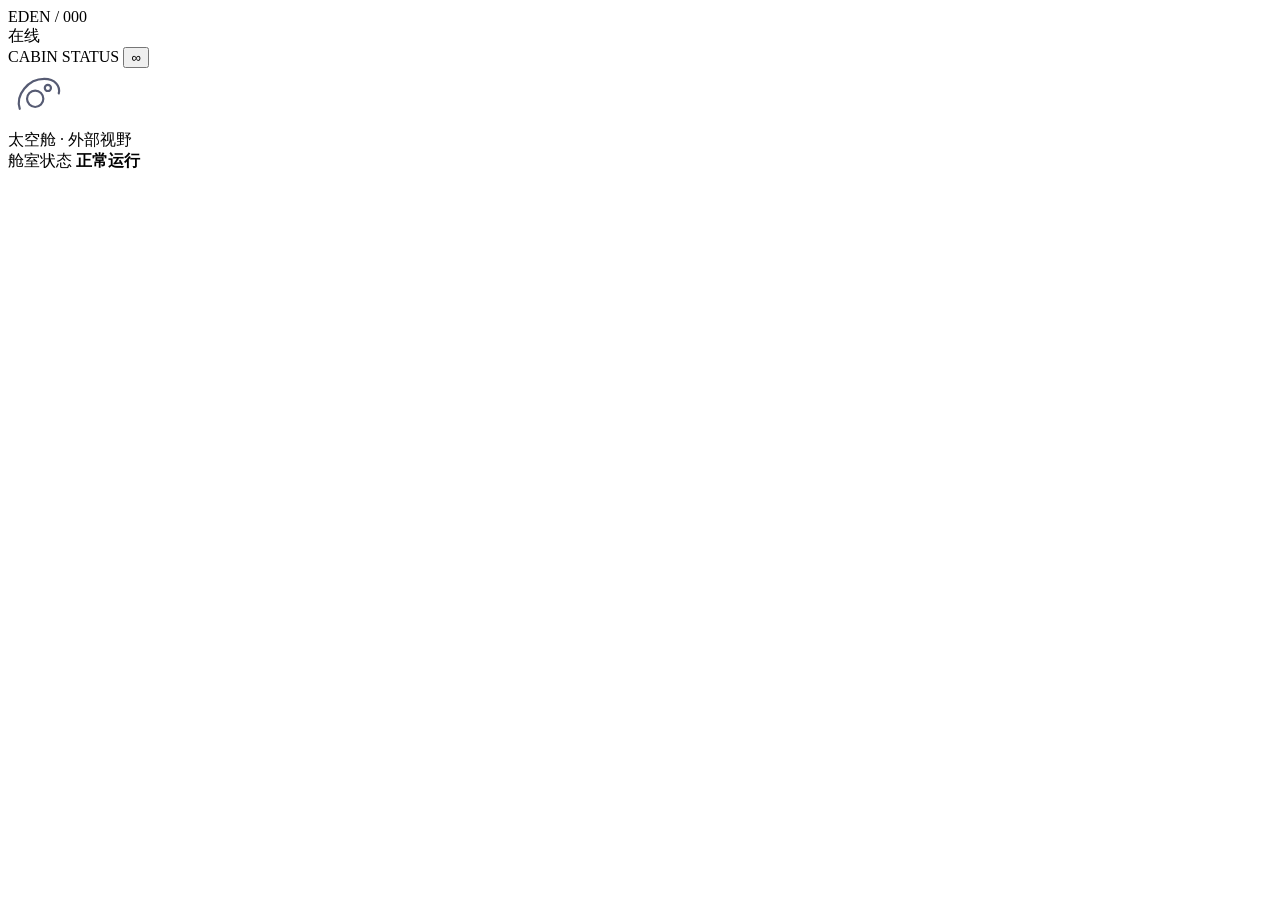
==== index.html @ c1afc04d "EDEN 第一章 + 编辑页" ====
<!doctype html>
<html lang="zh-CN">
<head>
<meta charset="utf-8">
<meta name="viewport" content="width=device-width, initial-scale=1, viewport-fit=cover">
<title>EDEN</title>
<meta name="theme-color" content="#e8eaf2">
<link rel="manifest" href="manifest.webmanifest">
<link rel="icon" href="icon.svg" type="image/svg+xml">
<link rel="stylesheet" href="style.css">
</head>
<body>
<div id="app">
  <header class="topbar">
    <div class="brand">EDEN / <span id="podnum">000</span></div>
    <div class="san" id="san">在线</div>
  </header>

  <section class="status-card">
    <div class="status-head">
      <span>CABIN STATUS</span>
      <button id="resetbtn" title="重新开始">∞</button>
    </div>
    <div class="status-icon">
      <svg viewBox="0 0 64 64" width="58" height="58" fill="none" stroke="#565b73" stroke-width="2.4">
        <circle cx="30" cy="34" r="9"/>
        <circle cx="44" cy="22" r="3.4"/>
        <path d="M13 45 C 8 30, 22 12, 40 12 C 52 12, 58 20, 56 28" stroke-linecap="round"/>
      </svg>
    </div>
    <div class="status-title">太空舱 · 外部视野</div>
    <div class="status-foot">
      <span>舱室状态</span>
      <b id="cabinstatus">正常运行</b>
    </div>
  </section>

  <nav class="tabbar" id="tabbar"></nav>

  <main id="view"></main>
</div>
<script src="data.js"></script>
<script src="app.js"></script>
</body>
</html>
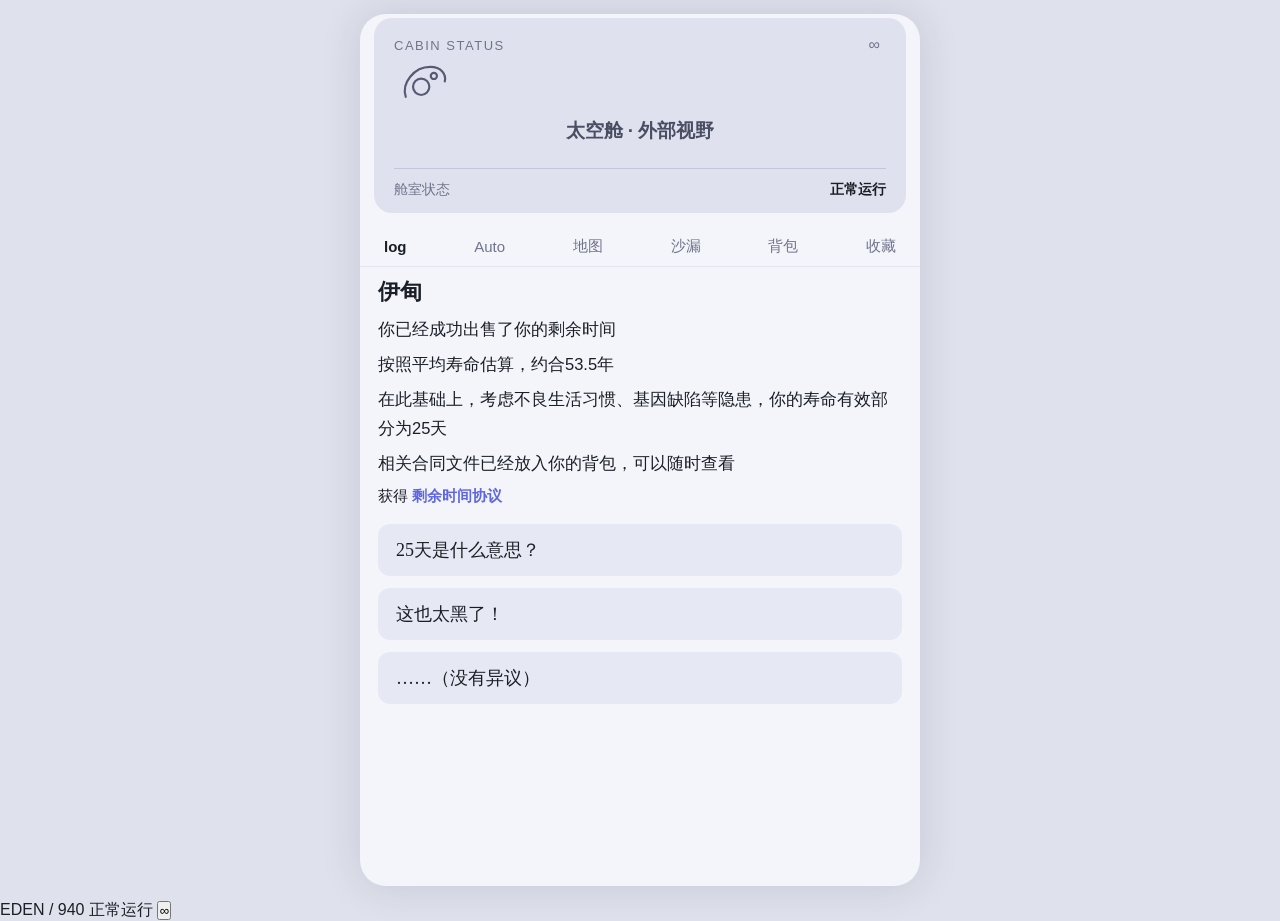
==== commit 0d758715: "UI v2: 去掉编号顶栏；上滑收起为顶部条幅；外部视野预留图片位" ====
--- a/index.html
+++ b/index.html
@@ -11,24 +11,19 @@
 </head>
 <body>
 <div id="app">
-  <header class="topbar">
-    <div class="brand">EDEN / <span id="podnum">000</span></div>
-    <div class="san" id="san">在线</div>
-  </header>
-
-  <section class="status-card">
+  <section class="status-card" id="statuscard">
     <div class="status-head">
       <span>CABIN STATUS</span>
       <button id="resetbtn" title="重新开始">∞</button>
     </div>
-    <div class="status-icon">
+    <div class="viewport" id="viewport">
       <svg viewBox="0 0 64 64" width="58" height="58" fill="none" stroke="#565b73" stroke-width="2.4">
         <circle cx="30" cy="34" r="9"/>
         <circle cx="44" cy="22" r="3.4"/>
         <path d="M13 45 C 8 30, 22 12, 40 12 C 52 12, 58 20, 56 28" stroke-linecap="round"/>
       </svg>
+      <div class="status-title">太空舱 · 外部视野</div>
     </div>
-    <div class="status-title">太空舱 · 外部视野</div>
     <div class="status-foot">
       <span>舱室状态</span>
       <b id="cabinstatus">正常运行</b>
@@ -39,6 +34,15 @@
 
   <main id="view"></main>
 </div>
+
+<div id="pinbanner">
+  <div class="pb">
+    <span class="pb-brand">EDEN / <span id="podnum">000</span></span>
+    <span class="pb-status" id="pincabin">正常运行</span>
+    <button id="pinreset" title="重新开始">∞</button>
+  </div>
+</div>
+
 <script src="data.js"></script>
 <script src="app.js"></script>
 </body>
--- a/style.css
+++ b/style.css
@@ -0,0 +1,141 @@
+/* ===== EDEN · 太空舱文字剧情 · 浅色卡片美学 ===== */
+:root {
+  --bg: #dfe2ec;
+  --shell: #f4f5fb;
+  --card: #dfe2ee;
+  --chip: #e6e9f3;
+  --chip-press: #d7dbea;
+  --text: #1c1e26;
+  --dim: #70748a;
+  --line: #c3c7da;
+  --accent: #5f67e0;
+  --green-bg: #c9ecd7;
+  --green-tx: #1f9d5b;
+}
+
+* { margin: 0; padding: 0; box-sizing: border-box; }
+html, body { height: 100%; }
+
+body {
+  background: var(--bg);
+  color: var(--text);
+  font-family: "PingFang SC", "Microsoft YaHei", "Noto Sans SC", sans-serif;
+  -webkit-tap-highlight-color: transparent;
+}
+
+#app {
+  max-width: 560px;
+  margin: 0 auto;
+  min-height: 100dvh;
+  background: var(--shell);
+  border-radius: 0;
+  display: flex;
+  flex-direction: column;
+  box-shadow: 0 0 40px rgba(40, 44, 80, .14);
+}
+@media (min-width: 600px) {
+  #app { border-radius: 26px; margin: 14px auto; min-height: calc(100dvh - 28px); }
+}
+
+/* 顶栏 */
+.topbar {
+  display: flex; justify-content: space-between; align-items: center;
+  padding: calc(16px + env(safe-area-inset-top)) 20px 12px;
+}
+.brand { font-size: 22px; font-weight: 800; letter-spacing: .5px; }
+.san {
+  font-size: 13px; font-weight: 600;
+  color: var(--green-tx); background: var(--green-bg);
+  border-radius: 999px; padding: 4px 14px;
+}
+
+/* 状态大卡 */
+.status-card {
+  background: var(--card);
+  border-radius: 18px;
+  padding: 16px 20px 14px;
+  margin: 4px 14px 10px;
+}
+.status-head {
+  display: flex; justify-content: space-between; align-items: center;
+  color: var(--dim); font-size: 13px; letter-spacing: 1.5px;
+}
+#resetbtn {
+  background: none; border: none; cursor: pointer;
+  color: var(--dim); font-size: 16px; padding: 2px 6px;
+}
+.status-icon { text-align: center; margin: 22px 0 12px; }
+.status-title { text-align: center; color: #4a4e63; font-size: 19px; font-weight: 600; margin-bottom: 24px; }
+.status-foot {
+  display: flex; justify-content: space-between;
+  border-top: 1px solid var(--line);
+  padding-top: 12px; color: var(--dim); font-size: 14px;
+}
+.status-foot b { color: var(--text); font-weight: 600; }
+
+/* 页签行 */
+.tabbar {
+  display: flex; justify-content: space-between; align-items: center;
+  padding: 6px 14px 2px;
+  border-bottom: 1px solid #e2e5f0;
+}
+.tab {
+  background: none; border: none; cursor: pointer;
+  font-family: inherit; font-size: 15px; color: var(--dim);
+  padding: 8px 10px; border-radius: 8px;
+}
+.tab.active { color: var(--text); font-weight: 700; }
+.tab.on { color: var(--accent); font-weight: 700; }
+
+/* 正文滚动区 */
+#view { flex: 1; padding: 10px 18px calc(28px + env(safe-area-inset-bottom)); overflow-y: auto; }
+
+/* 剧情块 */
+.block { margin-bottom: 18px; animation: fadein .35s ease; }
+@keyframes fadein { from { opacity: 0; transform: translateY(6px); } to { opacity: 1; } }
+.block h2 { font-size: 22px; font-weight: 800; margin-bottom: 8px; }
+.block p { font-size: 16.5px; line-height: 1.75; margin-bottom: 6px; }
+.block .sys { color: var(--dim); }
+.gain { font-size: 15px; margin-top: 10px; }
+.gain b { color: var(--accent); }
+
+/* 选项按钮 = 手写体 */
+.choice-list { display: flex; flex-direction: column; gap: 12px; margin-top: 18px; }
+.btn {
+  font-family: "KaiTi", "STKaiti", "楷体", "FZKai-Z03S", serif;
+  background: var(--chip);
+  color: var(--text);
+  border: none; border-radius: 12px;
+  padding: 14px 18px;
+  font-size: 18px;
+  cursor: pointer;
+  text-align: left;
+}
+.btn:active { background: var(--chip-press); }
+.btn.plain { font-family: inherit; font-size: 16px; text-align: center; color: var(--dim); }
+
+/* 通用卡片行 */
+.row {
+  background: var(--chip); border-radius: 14px;
+  padding: 14px 16px; margin-bottom: 12px;
+  display: flex; flex-direction: column; gap: 5px;
+}
+.row b { font-size: 15.5px; }
+.row .desc { font-size: 14px; color: var(--dim); line-height: 1.6; }
+.row.locked { opacity: .45; }
+.row.here { outline: 2px solid var(--accent); }
+
+.countdown {
+  font-size: 40px; text-align: center; font-weight: 700;
+  letter-spacing: 2px; margin: 22px 0 6px; color: var(--accent);
+}
+.countdown-label { text-align: center; color: var(--dim); font-size: 14px; margin-bottom: 22px; }
+.quote {
+  margin: 12px 0; padding: 14px 16px;
+  background: var(--chip); border-radius: 12px;
+  font-size: 14.5px; line-height: 1.8; color: #3a3e50;
+}
+.note { font-size: 13px; color: var(--dim); margin-top: 14px; line-height: 1.7; }
+.empty { color: var(--dim); font-size: 15px; text-align: center; margin-top: 40px; }
+.endcard { text-align: center; margin-top: 26px; color: var(--dim); font-size: 15px; line-height: 2; }
+.endcard b { color: var(--text); font-size: 17px; }
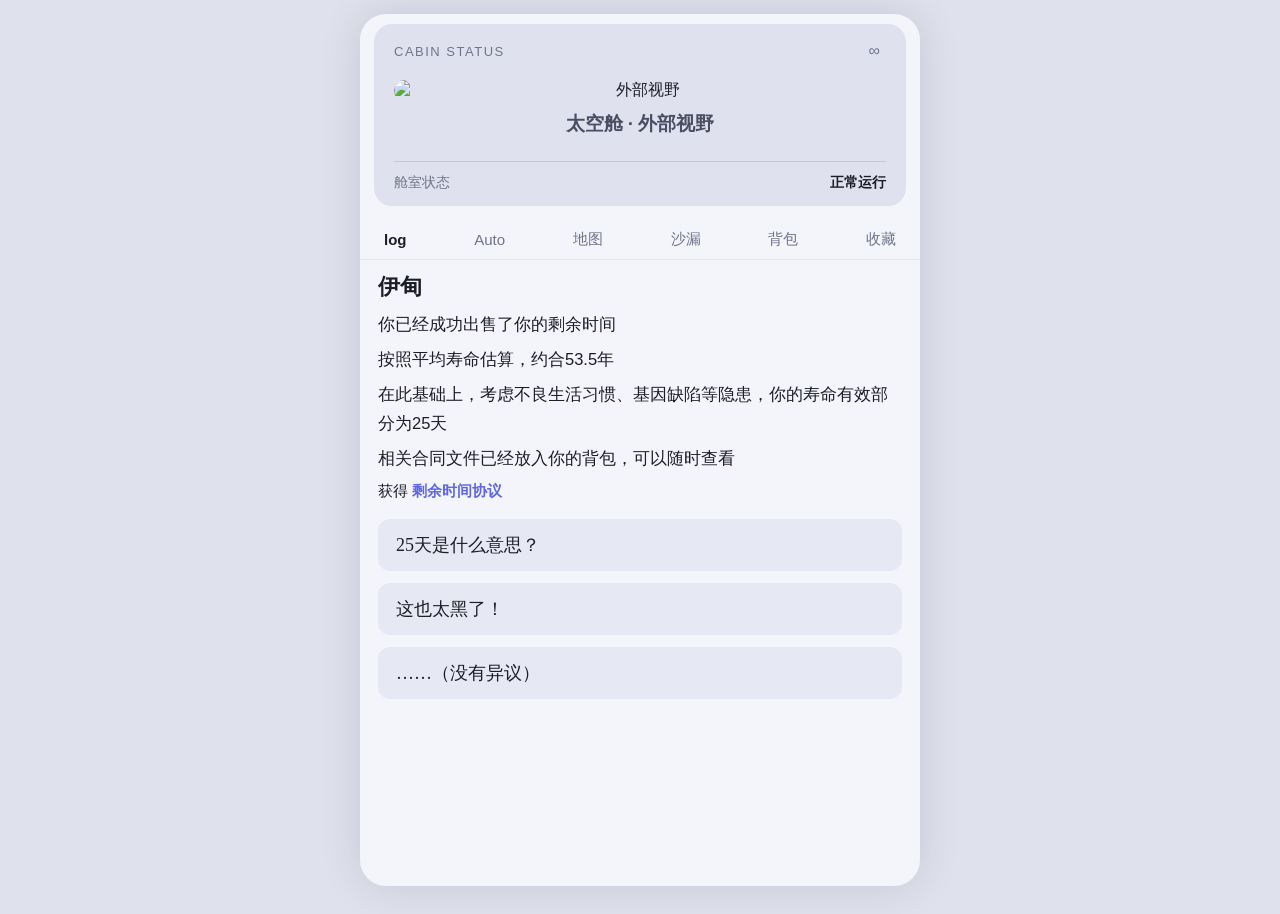
==== commit 6e54f991: "UI v3: 条幅加高带占位图；图片滑出一半即收起；删 Auto；log 增量渲染防闪烁" ====
--- a/index.html
+++ b/index.html
@@ -17,11 +17,7 @@
       <button id="resetbtn" title="重新开始">∞</button>
     </div>
     <div class="viewport" id="viewport">
-      <svg viewBox="0 0 64 64" width="58" height="58" fill="none" stroke="#565b73" stroke-width="2.4">
-        <circle cx="30" cy="34" r="9"/>
-        <circle cx="44" cy="22" r="3.4"/>
-        <path d="M13 45 C 8 30, 22 12, 40 12 C 52 12, 58 20, 56 28" stroke-linecap="round"/>
-      </svg>
+      <img src="space.svg" alt="外部视野">
       <div class="status-title">太空舱 · 外部视野</div>
     </div>
     <div class="status-foot">
@@ -37,9 +33,12 @@
 
 <div id="pinbanner">
   <div class="pb">
-    <span class="pb-brand">EDEN / <span id="podnum">000</span></span>
-    <span class="pb-status" id="pincabin">正常运行</span>
-    <button id="pinreset" title="重新开始">∞</button>
+    <img src="space.svg" alt="">
+    <div class="pb-bar">
+      <span class="pb-brand">EDEN / <span id="podnum">000</span></span>
+      <span class="pb-status" id="pincabin">正常运行</span>
+      <button id="pinreset" title="重新开始">∞</button>
+    </div>
   </div>
 </div>
 
--- a/style.css
+++ b/style.css
@@ -9,8 +9,7 @@
   --dim: #70748a;
   --line: #c3c7da;
   --accent: #5f67e0;
-  --green-bg: #c9ecd7;
-  --green-tx: #1f9d5b;
+  --pinh: 0px; /* 收起横幅的高度，滚动时由 JS 设置 */
 }
 
 * { margin: 0; padding: 0; box-sizing: border-box; }
@@ -28,7 +27,6 @@
   margin: 0 auto;
   min-height: 100dvh;
   background: var(--shell);
-  border-radius: 0;
   display: flex;
   flex-direction: column;
   box-shadow: 0 0 40px rgba(40, 44, 80, .14);
@@ -37,24 +35,12 @@
   #app { border-radius: 26px; margin: 14px auto; min-height: calc(100dvh - 28px); }
 }
 
-/* 顶栏 */
-.topbar {
-  display: flex; justify-content: space-between; align-items: center;
-  padding: calc(16px + env(safe-area-inset-top)) 20px 12px;
-}
-.brand { font-size: 22px; font-weight: 800; letter-spacing: .5px; }
-.san {
-  font-size: 13px; font-weight: 600;
-  color: var(--green-tx); background: var(--green-bg);
-  border-radius: 999px; padding: 4px 14px;
-}
-
-/* 状态大卡 */
+/* 状态大卡（顶部不再有编号行，编号收进滚动横幅里） */
 .status-card {
   background: var(--card);
   border-radius: 18px;
   padding: 16px 20px 14px;
-  margin: 4px 14px 10px;
+  margin: calc(10px + env(safe-area-inset-top)) 14px 10px;
 }
 .status-head {
   display: flex; justify-content: space-between; align-items: center;
@@ -64,8 +50,10 @@
   background: none; border: none; cursor: pointer;
   color: var(--dim); font-size: 16px; padding: 2px 6px;
 }
-.status-icon { text-align: center; margin: 22px 0 12px; }
-.status-title { text-align: center; color: #4a4e63; font-size: 19px; font-weight: 600; margin-bottom: 24px; }
+/* 外部视野 = 以后放图片的区域 */
+.viewport { text-align: center; padding: 18px 0 4px; }
+.viewport img { width: 100%; border-radius: 12px; display: block; }
+.status-title { text-align: center; color: #4a4e63; font-size: 19px; font-weight: 600; margin: 10px 0 20px; }
 .status-foot {
   display: flex; justify-content: space-between;
   border-top: 1px solid var(--line);
@@ -73,10 +61,12 @@
 }
 .status-foot b { color: var(--text); font-weight: 600; }
 
-/* 页签行 */
+/* 页签行：吸顶，横幅出现时贴在横幅下沿 */
 .tabbar {
+  position: sticky; top: var(--pinh); z-index: 5;
   display: flex; justify-content: space-between; align-items: center;
   padding: 6px 14px 2px;
+  background: var(--shell);
   border-bottom: 1px solid #e2e5f0;
 }
 .tab {
@@ -87,8 +77,35 @@
 .tab.active { color: var(--text); font-weight: 700; }
 .tab.on { color: var(--accent); font-weight: 700; }
 
-/* 正文滚动区 */
-#view { flex: 1; padding: 10px 18px calc(28px + env(safe-area-inset-bottom)); overflow-y: auto; }
+/* 收起后的顶部细条幅：EDEN/编号 + 舱室状态 + ∞ */
+#pinbanner {
+  position: fixed; top: 0; left: 0; right: 0; z-index: 10;
+  display: flex; justify-content: center; pointer-events: none;
+}
+.pb {
+  pointer-events: auto;
+  width: 100%; max-width: 560px;
+  display: flex; align-items: center; justify-content: space-between; gap: 10px;
+  background: rgba(244, 245, 251, .93);
+  backdrop-filter: blur(8px);
+  padding: calc(8px + env(safe-area-inset-top)) 18px 8px;
+  border-bottom: 1px solid #e2e5f0;
+  transform: translateY(-120%);
+  transition: transform .25s ease;
+}
+#pinbanner.show .pb { transform: translateY(0); }
+.pb-brand { font-weight: 800; font-size: 16px; letter-spacing: .5px; }
+.pb-status { color: var(--dim); font-size: 13px; margin-left: auto; }
+#pinreset {
+  background: none; border: none; cursor: pointer;
+  color: var(--dim); font-size: 15px; padding: 2px 6px;
+}
+@media (min-width: 600px) {
+  .pb { border-radius: 0 0 18px 18px; }
+}
+
+/* 正文（整页滚动，空间尽量留给剧情） */
+#view { flex: 1; padding: 12px 18px calc(36px + env(safe-area-inset-bottom)); }
 
 /* 剧情块 */
 .block { margin-bottom: 18px; animation: fadein .35s ease; }
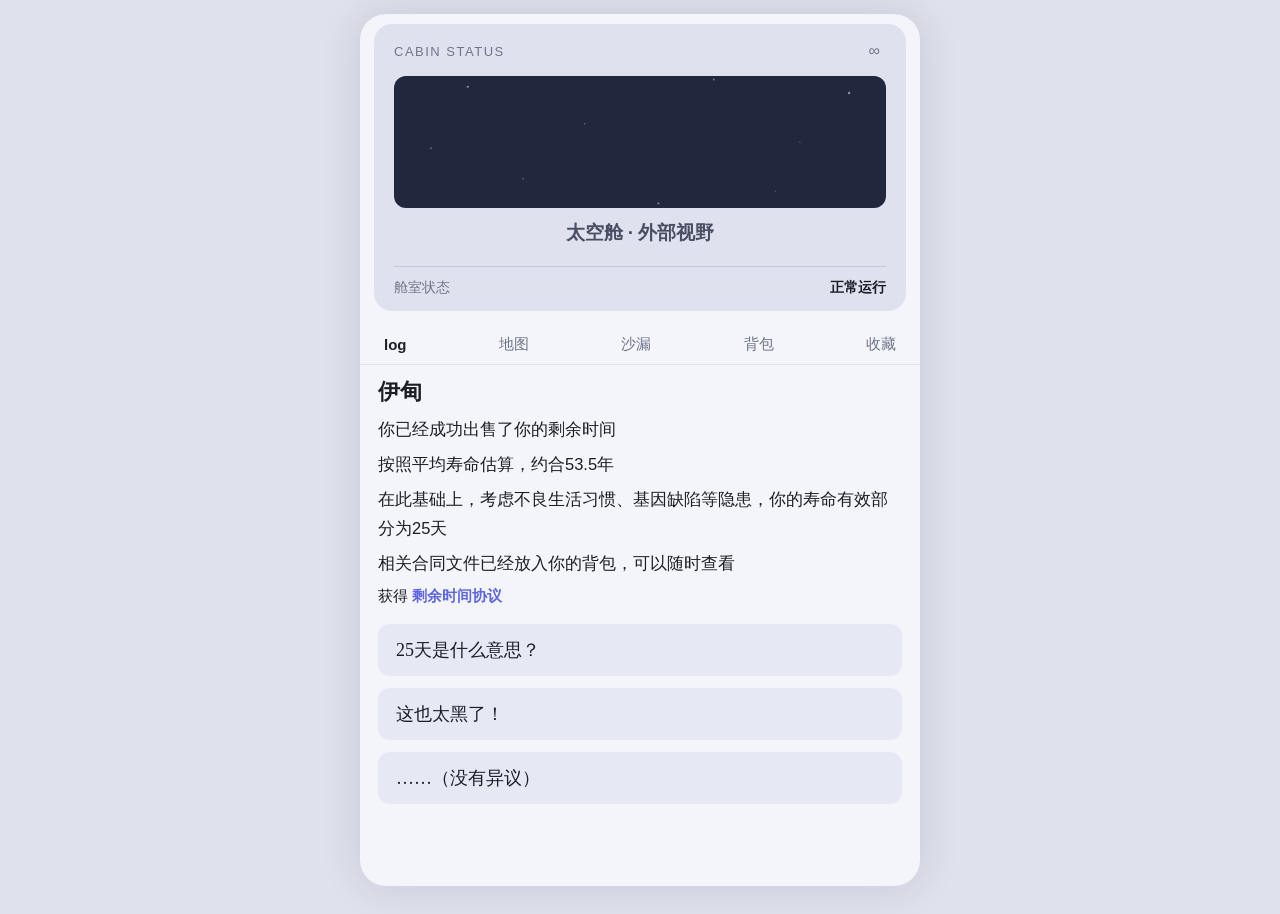
==== commit ef2a6cd8: "v4: 捏人(名字+身份卡)、切片流速/三相位在后台运行、第二章灰世界(后室风)、结算天数异常泄露机制" ====
--- a/index.html
+++ b/index.html
@@ -31,6 +31,19 @@
   <main id="view"></main>
 </div>
 
+<div id="create" hidden>
+  <div class="cu">
+    <div class="cu-k">伊甸 · 苏醒档案</div>
+    <h2>在正式称呼您之前，</h2>
+    <h2>需要知道该用哪个称呼。</h2>
+    <p class="cu-note">——以下信息由您生前自行申报，伊甸概不负责。</p>
+    <input id="cname" maxlength="8" placeholder="怎么称呼？（留空 = 填编号）" autocomplete="off">
+    <div class="roles" id="croles"></div>
+    <div id="cmsg"></div>
+    <button class="btn" id="cok">签署档案，醒来</button>
+  </div>
+</div>
+
 <div id="pinbanner">
   <div class="pb">
     <img src="space.svg" alt="">
--- a/style.css
+++ b/style.css
@@ -50,10 +50,10 @@
   background: none; border: none; cursor: pointer;
   color: var(--dim); font-size: 16px; padding: 2px 6px;
 }
-/* 外部视野 = 以后放图片的区域 */
-.viewport { text-align: center; padding: 18px 0 4px; }
-.viewport img { width: 100%; border-radius: 12px; display: block; }
-.status-title { text-align: center; color: #4a4e63; font-size: 19px; font-weight: 600; margin: 10px 0 20px; }
+/* 外部视野 = 图片区域（space.svg 是占位图，以后直接换文件） */
+.viewport { padding: 14px 0 0; }
+.viewport img { width: 100%; height: 132px; object-fit: cover; border-radius: 12px; display: block; }
+.status-title { text-align: center; color: #4a4e63; font-size: 19px; font-weight: 600; margin: 12px 0 20px; }
 .status-foot {
   display: flex; justify-content: space-between;
   border-top: 1px solid var(--line);
@@ -75,9 +75,8 @@
   padding: 8px 10px; border-radius: 8px;
 }
 .tab.active { color: var(--text); font-weight: 700; }
-.tab.on { color: var(--accent); font-weight: 700; }
 
-/* 收起后的顶部细条幅：EDEN/编号 + 舱室状态 + ∞ */
+/* 收起后的顶部条幅：占位图 + EDEN/编号 + 舱室状态 + ∞ */
 #pinbanner {
   position: fixed; top: 0; left: 0; right: 0; z-index: 10;
   display: flex; justify-content: center; pointer-events: none;
@@ -85,15 +84,19 @@
 .pb {
   pointer-events: auto;
   width: 100%; max-width: 560px;
-  display: flex; align-items: center; justify-content: space-between; gap: 10px;
   background: rgba(244, 245, 251, .93);
   backdrop-filter: blur(8px);
-  padding: calc(8px + env(safe-area-inset-top)) 18px 8px;
+  padding-top: env(safe-area-inset-top);
   border-bottom: 1px solid #e2e5f0;
-  transform: translateY(-120%);
-  transition: transform .25s ease;
+  transform: translateY(-130%);
+  transition: transform .28s ease;
 }
 #pinbanner.show .pb { transform: translateY(0); }
+.pb img { display: block; width: 100%; height: 56px; object-fit: cover; }
+.pb-bar {
+  display: flex; align-items: center; justify-content: space-between; gap: 10px;
+  padding: 7px 18px 8px;
+}
 .pb-brand { font-weight: 800; font-size: 16px; letter-spacing: .5px; }
 .pb-status { color: var(--dim); font-size: 13px; margin-left: auto; }
 #pinreset {
@@ -107,8 +110,9 @@
 /* 正文（整页滚动，空间尽量留给剧情） */
 #view { flex: 1; padding: 12px 18px calc(36px + env(safe-area-inset-bottom)); }
 
-/* 剧情块 */
-.block { margin-bottom: 18px; animation: fadein .35s ease; }
+/* 剧情块：只有新追加的一段带淡入，重画历史段不闪 */
+.block { margin-bottom: 18px; }
+.block.enter { animation: fadein .35s ease; }
 @keyframes fadein { from { opacity: 0; transform: translateY(6px); } to { opacity: 1; } }
 .block h2 { font-size: 22px; font-weight: 800; margin-bottom: 8px; }
 .block p { font-size: 16.5px; line-height: 1.75; margin-bottom: 6px; }
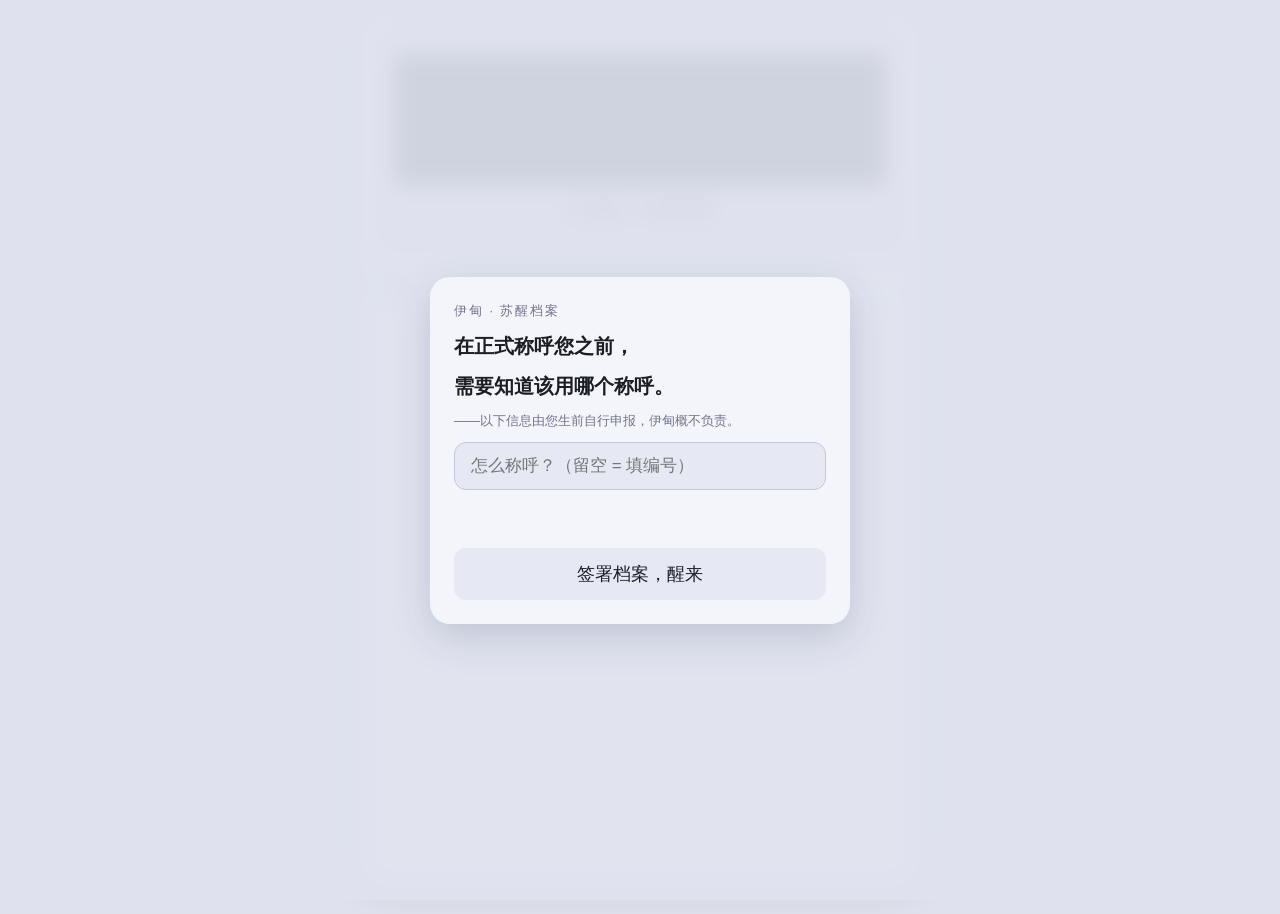
==== commit d4ee69e9: "v5: 每世界独立图片+配色(灰世界黄墙纸主题)、收藏改箱子(无锁定/背包可移入)、删CABIN STATUS两行、tabbar常驻✎编辑页与∞" ====
--- a/index.html
+++ b/index.html
@@ -12,21 +12,18 @@
 <body>
 <div id="app">
   <section class="status-card" id="statuscard">
-    <div class="status-head">
-      <span>CABIN STATUS</span>
-      <button id="resetbtn" title="重新开始">∞</button>
-    </div>
     <div class="viewport" id="viewport">
-      <img src="space.svg" alt="外部视野">
-      <div class="status-title">太空舱 · 外部视野</div>
-    </div>
-    <div class="status-foot">
-      <span>舱室状态</span>
-      <b id="cabinstatus">正常运行</b>
+      <img id="vpimg" src="space.svg" alt="外部视野">
+      <div class="status-title" id="vptitle">太空舱 · 外部视野</div>
     </div>
   </section>
 
-  <nav class="tabbar" id="tabbar"></nav>
+  <nav class="tabbar" id="tabbar">
+    <div class="tabtools">
+      <a class="tbtn" href="dev.html" title="编辑页">✎</a>
+      <button class="tbtn" id="tabreset" title="重新开始">∞</button>
+    </div>
+  </nav>
 
   <main id="view"></main>
 </div>
@@ -46,7 +43,7 @@
 
 <div id="pinbanner">
   <div class="pb">
-    <img src="space.svg" alt="">
+    <img id="pbimg" src="space.svg" alt="">
     <div class="pb-bar">
       <span class="pb-brand">EDEN / <span id="podnum">000</span></span>
       <span class="pb-status" id="pincabin">正常运行</span>
--- a/style.css
+++ b/style.css
@@ -110,6 +110,46 @@
 /* 正文（整页滚动，空间尽量留给剧情） */
 #view { flex: 1; padding: 12px 18px calc(36px + env(safe-area-inset-bottom)); }
 
+/* 捏人（苏醒档案）：不登记就不醒来 */
+body.locked { overflow: hidden; }
+#create {
+  position: fixed; inset: 0; z-index: 30;
+  background: rgba(223, 226, 238, .92);
+  backdrop-filter: blur(10px);
+  display: flex; align-items: center; justify-content: center;
+  padding: 20px;
+}
+.cu {
+  width: 100%; max-width: 420px;
+  background: var(--shell); border-radius: 20px;
+  padding: 26px 24px 24px;
+  box-shadow: 0 12px 40px rgba(40, 44, 80, .18);
+  display: flex; flex-direction: column; gap: 12px;
+}
+.cu-k { color: var(--dim); font-size: 12.5px; letter-spacing: 2px; }
+.cu h2 { font-size: 20px; font-weight: 800; line-height: 1.4; }
+.cu-note { color: var(--dim); font-size: 13px; }
+#create input {
+  font-family: inherit; font-size: 17px; color: var(--text);
+  background: var(--chip); border: 1px solid var(--line); border-radius: 12px;
+  padding: 13px 16px; outline: none;
+}
+#create input:focus { border-color: var(--accent); }
+.roles { display: flex; flex-direction: column; gap: 10px; }
+.role {
+  text-align: left; cursor: pointer; font-family: inherit;
+  background: var(--chip); color: var(--text);
+  border: 1px solid transparent; border-radius: 14px;
+  padding: 12px 16px;
+  display: flex; flex-direction: column; gap: 3px;
+}
+.role b { font-size: 16.5px; }
+.role span { font-size: 13.5px; color: var(--dim); }
+.role i { font-size: 13px; color: var(--accent); font-style: normal; }
+.role.on { border-color: var(--accent); background: #e3e6f6; }
+#cmsg { color: #b0484d; font-size: 13.5px; min-height: 18px; }
+#create .btn { text-align: center; margin-top: 4px; }
+
 /* 剧情块：只有新追加的一段带淡入，重画历史段不闪 */
 .block { margin-bottom: 18px; }
 .block.enter { animation: fadein .35s ease; }
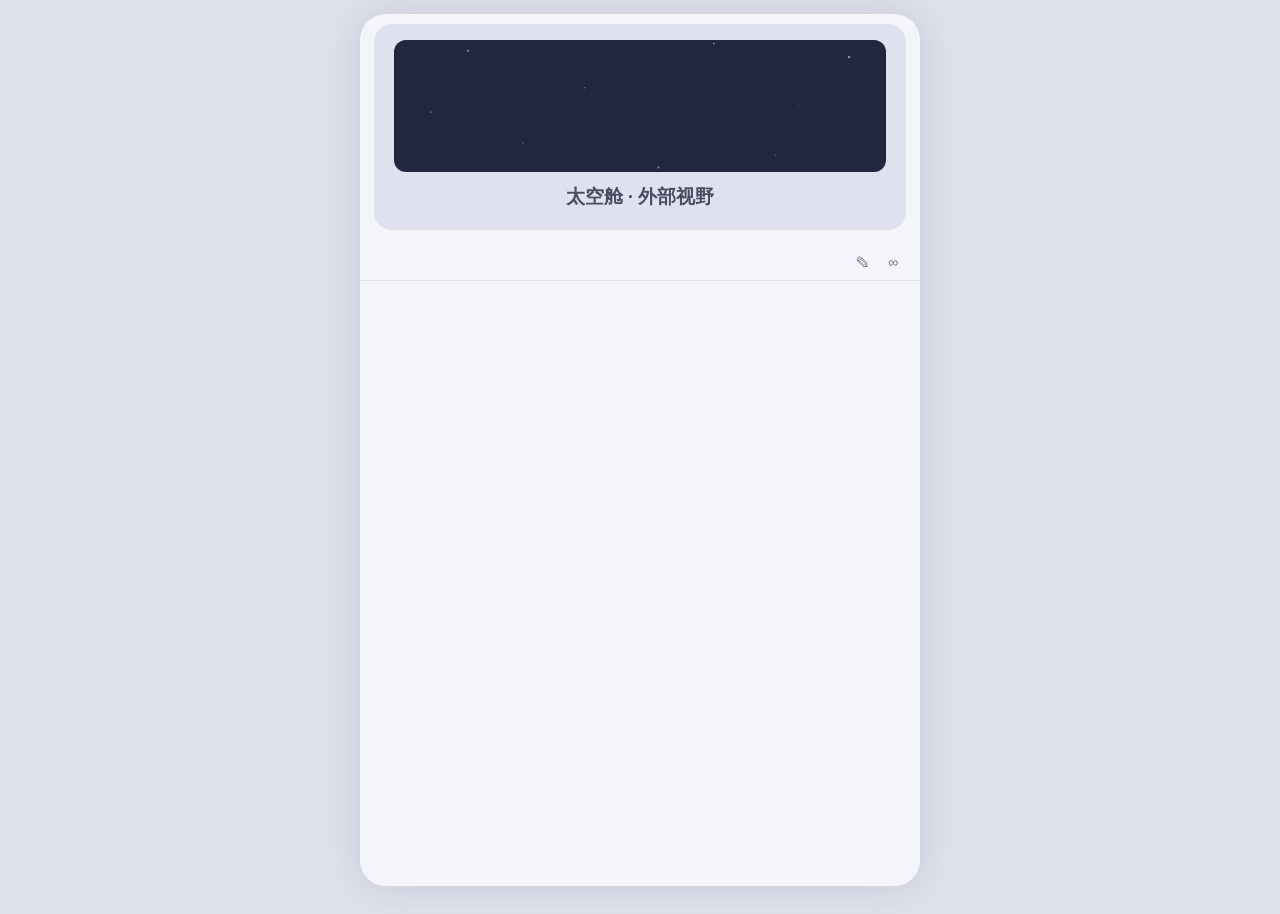
==== commit cc28b880: "v7: 修复死弹窗; 黑场开场+滴滴音效+热气球对焦小游戏+复诵姓名性别年龄(年龄折算余额); 删除身份卡" ====
--- a/index.html
+++ b/index.html
@@ -28,16 +28,22 @@
   <main id="view"></main>
 </div>
 
-<div id="create" hidden>
+<!-- 黑场开场：大字「伊甸」浮现再消退，点屏幕可跳过 -->
+<div id="intro" hidden>
+  <div class="ititle">伊甸</div>
+</div>
+
+<!-- 复诵档案：姓名 / 性别 / 年龄（只有年龄要求数字，年龄参与余额计算） -->
+<div id="ask" hidden>
   <div class="cu">
-    <div class="cu-k">伊甸 · 苏醒档案</div>
-    <h2>在正式称呼您之前，</h2>
-    <h2>需要知道该用哪个称呼。</h2>
-    <p class="cu-note">——以下信息由您生前自行申报，伊甸概不负责。</p>
-    <input id="cname" maxlength="8" placeholder="怎么称呼？（留空 = 填编号）" autocomplete="off">
-    <div class="roles" id="croles"></div>
-    <div id="cmsg"></div>
-    <button class="btn" id="cok">签署档案，醒来</button>
+    <div class="cu-k">伊甸 · 复诵</div>
+    <h2>请向我复诵您的<br>姓名、性别、年龄。</h2>
+    <p class="cu-note">——其中只有年龄要求是数字，它会进入之后的折算。</p>
+    <input id="aname" maxlength="12" placeholder="姓名（留空 = 填编号）" autocomplete="off">
+    <input id="asex" maxlength="6" placeholder="性别" autocomplete="off">
+    <input id="aage" inputmode="numeric" placeholder="年龄（数字）" autocomplete="off">
+    <div id="aerr"></div>
+    <button class="btn" id="aok">复 诵</button>
   </div>
 </div>
 
--- a/style.css
+++ b/style.css
@@ -20,6 +20,7 @@
   color: var(--text);
   font-family: "PingFang SC", "Microsoft YaHei", "Noto Sans SC", sans-serif;
   -webkit-tap-highlight-color: transparent;
+  transition: background-color .5s ease;
 }
 
 #app {
@@ -30,44 +31,33 @@
   display: flex;
   flex-direction: column;
   box-shadow: 0 0 40px rgba(40, 44, 80, .14);
+  transition: background-color .5s ease;
 }
 @media (min-width: 600px) {
   #app { border-radius: 26px; margin: 14px auto; min-height: calc(100dvh - 28px); }
 }
 
-/* 状态大卡（顶部不再有编号行，编号收进滚动横幅里） */
+/* 状态大卡：只剩视野图片+标题，两行状态字已删 */
 .status-card {
   background: var(--card);
   border-radius: 18px;
   padding: 16px 20px 14px;
   margin: calc(10px + env(safe-area-inset-top)) 14px 10px;
-}
-.status-head {
-  display: flex; justify-content: space-between; align-items: center;
-  color: var(--dim); font-size: 13px; letter-spacing: 1.5px;
-}
-#resetbtn {
-  background: none; border: none; cursor: pointer;
-  color: var(--dim); font-size: 16px; padding: 2px 6px;
-}
-/* 外部视野 = 图片区域（space.svg 是占位图，以后直接换文件） */
-.viewport { padding: 14px 0 0; }
+  transition: background-color .5s ease;
+}
+/* 外部视野 = 图片区域（space.svg / gray.svg 是占位图，以后直接换文件） */
+.viewport { padding: 0; }
 .viewport img { width: 100%; height: 132px; object-fit: cover; border-radius: 12px; display: block; }
-.status-title { text-align: center; color: #4a4e63; font-size: 19px; font-weight: 600; margin: 12px 0 20px; }
-.status-foot {
-  display: flex; justify-content: space-between;
-  border-top: 1px solid var(--line);
-  padding-top: 12px; color: var(--dim); font-size: 14px;
-}
-.status-foot b { color: var(--text); font-weight: 600; }
-
-/* 页签行：吸顶，横幅出现时贴在横幅下沿 */
+.status-title { text-align: center; color: #4a4e63; font-size: 19px; font-weight: 600; margin: 12px 0 6px; }
+
+/* 页签行：吸顶，横幅出现时贴在横幅下沿；右端常驻编辑页与重开入口 */
 .tabbar {
   position: sticky; top: var(--pinh); z-index: 5;
   display: flex; justify-content: space-between; align-items: center;
   padding: 6px 14px 2px;
   background: var(--shell);
   border-bottom: 1px solid #e2e5f0;
+  transition: background-color .5s ease;
 }
 .tab {
   background: none; border: none; cursor: pointer;
@@ -75,6 +65,13 @@
   padding: 8px 10px; border-radius: 8px;
 }
 .tab.active { color: var(--text); font-weight: 700; }
+.tabtools { display: flex; align-items: center; gap: 2px; margin-left: auto; }
+.tbtn {
+  background: none; border: none; cursor: pointer; text-decoration: none;
+  font-family: inherit; font-size: 14px; color: var(--dim);
+  padding: 8px 8px; border-radius: 8px;
+}
+.tbtn:active { background: var(--chip-press); }
 
 /* 收起后的顶部条幅：占位图 + EDEN/编号 + 舱室状态 + ∞ */
 #pinbanner {
@@ -185,6 +182,12 @@
 .row .desc { font-size: 14px; color: var(--dim); line-height: 1.6; }
 .row.locked { opacity: .45; }
 .row.here { outline: 2px solid var(--accent); }
+.movebtn {
+  align-self: flex-start; cursor: pointer; font-family: inherit;
+  background: none; border: 1px solid var(--line); border-radius: 8px;
+  color: var(--dim); font-size: 13px; padding: 5px 12px; margin-top: 3px;
+}
+.movebtn:active { background: var(--chip-press); }
 
 .countdown {
   font-size: 40px; text-align: center; font-weight: 700;
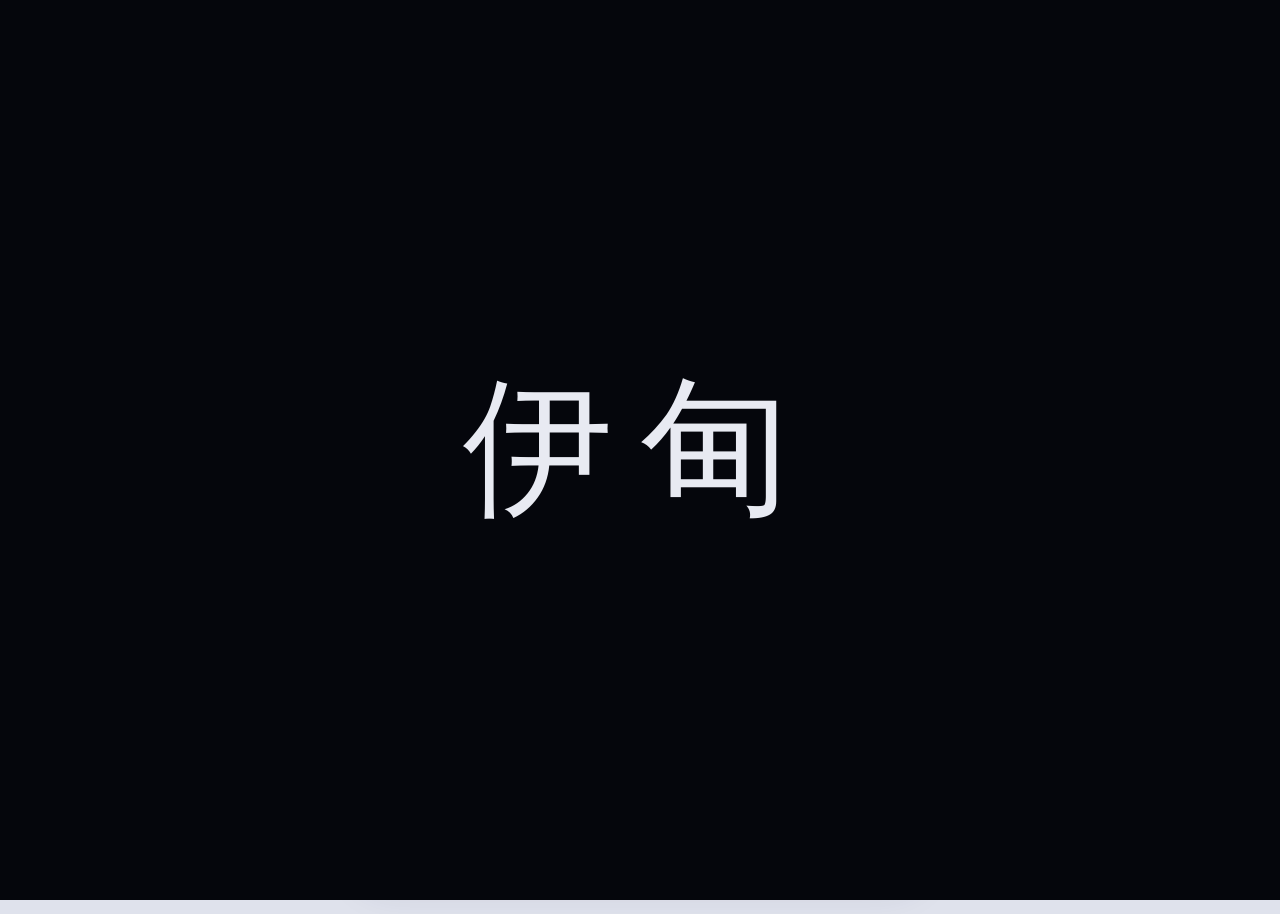
==== commit 7787a303: "v8: 世界名大字卡(突现+渐隐,无缩放); o2删两句+*灰行内灰标; 逐行/逐字打字输出(eden-fx-v1)" ====
--- a/index.html
+++ b/index.html
@@ -22,13 +22,31 @@
     <div class="tabtools">
       <a class="tbtn" href="dev.html" title="编辑页">✎</a>
       <button class="tbtn" id="tabreset" title="重新开始">∞</button>
+      <button class="tbtn" id="tabfx" title="输出方式">▸▸</button>
+    </div>
+    <div id="fxpanel" hidden>
+      <div class="fx-row"><span>输出方式</span>
+        <div class="seg" id="fxmode">
+          <button data-v="none">全出</button>
+          <button data-v="line">逐行</button>
+          <button data-v="char">逐字</button>
+        </div>
+      </div>
+      <div class="fx-row"><span>速度</span>
+        <div class="seg" id="fxspeed">
+          <button data-v="slow">慢</button>
+          <button data-v="mid">中</button>
+          <button data-v="fast">快</button>
+        </div>
+      </div>
+      <div class="fx-tip">逐字=一个字一个字出。打字途中点一下屏幕，立刻全部显示完。</div>
     </div>
   </nav>
 
   <main id="view"></main>
 </div>
 
-<!-- 黑场开场：大字「伊甸」浮现再消退，点屏幕可跳过 -->
+<!-- 黑场大字卡：开场「伊甸」与进入切片世界共用。字直接蹦出（不缩放不淡入），停两秒再渐隐 -->
 <div id="intro" hidden>
   <div class="ititle">伊甸</div>
 </div>
--- a/style.css
+++ b/style.css
@@ -15,6 +15,10 @@
 * { margin: 0; padding: 0; box-sizing: border-box; }
 html, body { height: 100%; }
 
+/* 修 bug：v6 及以前旧苏醒弹窗用 display:flex 盖掉了 hidden 属性，
+   脚本一挂弹窗就变死弹窗。此后一律 hidden 属性控制显隐。 */
+[hidden] { display: none !important; }
+
 body {
   background: var(--bg);
   color: var(--text);
@@ -107,9 +111,9 @@
 /* 正文（整页滚动，空间尽量留给剧情） */
 #view { flex: 1; padding: 12px 18px calc(36px + env(safe-area-inset-bottom)); }
 
-/* 捏人（苏醒档案）：不登记就不醒来 */
+/* 复诵档案弹窗：姓名/性别/年龄（只有年龄必须数字） */
 body.locked { overflow: hidden; }
-#create {
+#ask {
   position: fixed; inset: 0; z-index: 30;
   background: rgba(223, 226, 238, .92);
   backdrop-filter: blur(10px);
@@ -126,26 +130,37 @@
 .cu-k { color: var(--dim); font-size: 12.5px; letter-spacing: 2px; }
 .cu h2 { font-size: 20px; font-weight: 800; line-height: 1.4; }
 .cu-note { color: var(--dim); font-size: 13px; }
-#create input {
+#ask input {
   font-family: inherit; font-size: 17px; color: var(--text);
   background: var(--chip); border: 1px solid var(--line); border-radius: 12px;
   padding: 13px 16px; outline: none;
 }
-#create input:focus { border-color: var(--accent); }
-.roles { display: flex; flex-direction: column; gap: 10px; }
-.role {
-  text-align: left; cursor: pointer; font-family: inherit;
-  background: var(--chip); color: var(--text);
-  border: 1px solid transparent; border-radius: 14px;
-  padding: 12px 16px;
-  display: flex; flex-direction: column; gap: 3px;
-}
-.role b { font-size: 16.5px; }
-.role span { font-size: 13.5px; color: var(--dim); }
-.role i { font-size: 13px; color: var(--accent); font-style: normal; }
-.role.on { border-color: var(--accent); background: #e3e6f6; }
-#cmsg { color: #b0484d; font-size: 13.5px; min-height: 18px; }
-#create .btn { text-align: center; margin-top: 4px; }
+#ask input:focus { border-color: var(--accent); }
+#aerr { color: #b0484d; font-size: 13.5px; min-height: 18px; }
+#ask .btn { text-align: center; margin-top: 4px; }
+
+/* 黑场开场：大字「伊甸」浮现再消退；点屏幕跳过 */
+#intro {
+  position: fixed; inset: 0; z-index: 50;
+  background: #05060c;
+  display: flex; align-items: center; justify-content: center;
+  opacity: 1; transition: opacity .7s ease;
+}
+#intro.out { opacity: 0; }
+.ititle {
+  font-family: "KaiTi", "STKaiti", "楷体", serif;
+  font-size: min(30vw, 150px);
+  color: #e8eaf2; letter-spacing: .18em;
+  opacity: 0; transform: scale(1.12);
+  transition: opacity 1.6s ease, transform 2.4s ease;
+}
+.ititle.on { opacity: 1; transform: scale(1); }
+
+/* 对焦小游戏：热气球视力表替换外部视野图，按住变清晰 */
+.focuspad { width: 150px; margin: 0 auto; text-align: center; touch-action: none; user-select: none; cursor: pointer; }
+.focuspad svg { display: block; margin: 0 auto; overflow: visible; }
+.fhint { font-size: 13px; color: var(--dim); margin-top: 6px; }
+.focuspad.sharp .fhint { color: var(--accent); }
 
 /* 剧情块：只有新追加的一段带淡入，重画历史段不闪 */
 .block { margin-bottom: 18px; }
